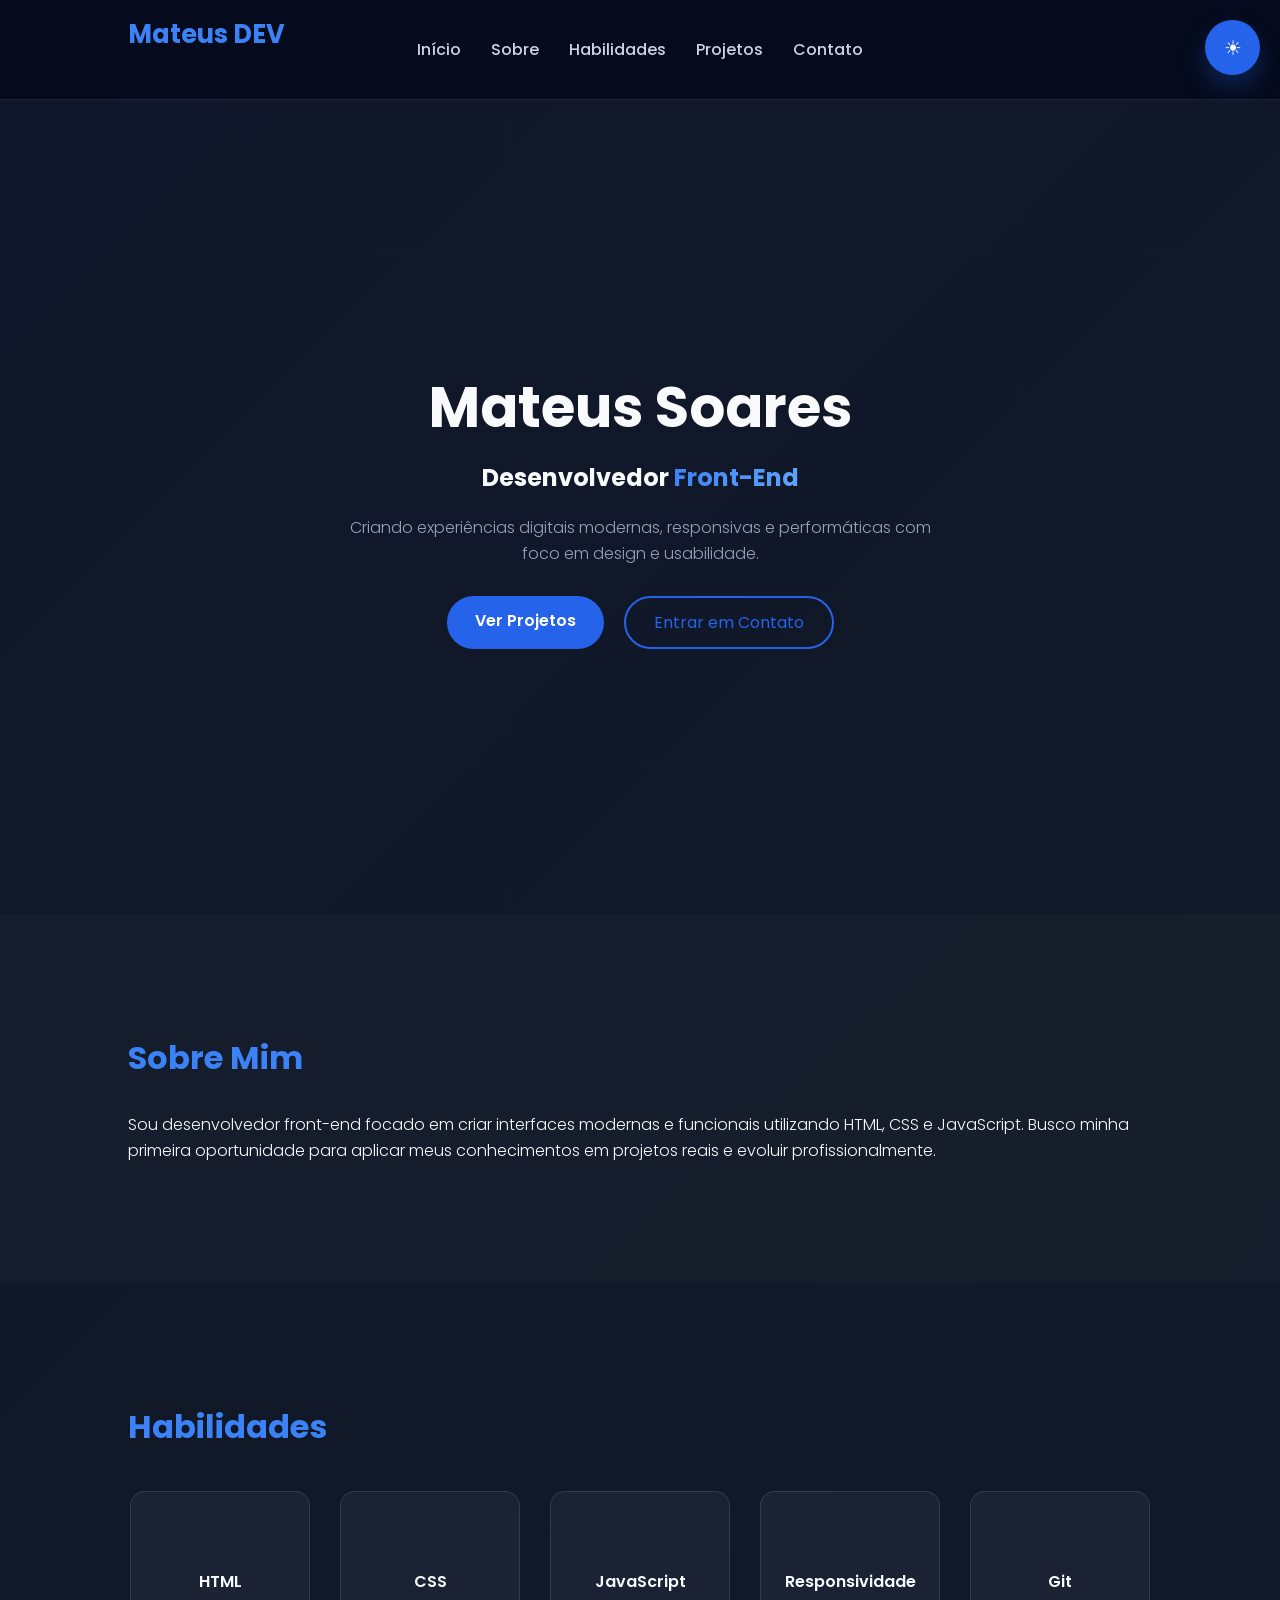
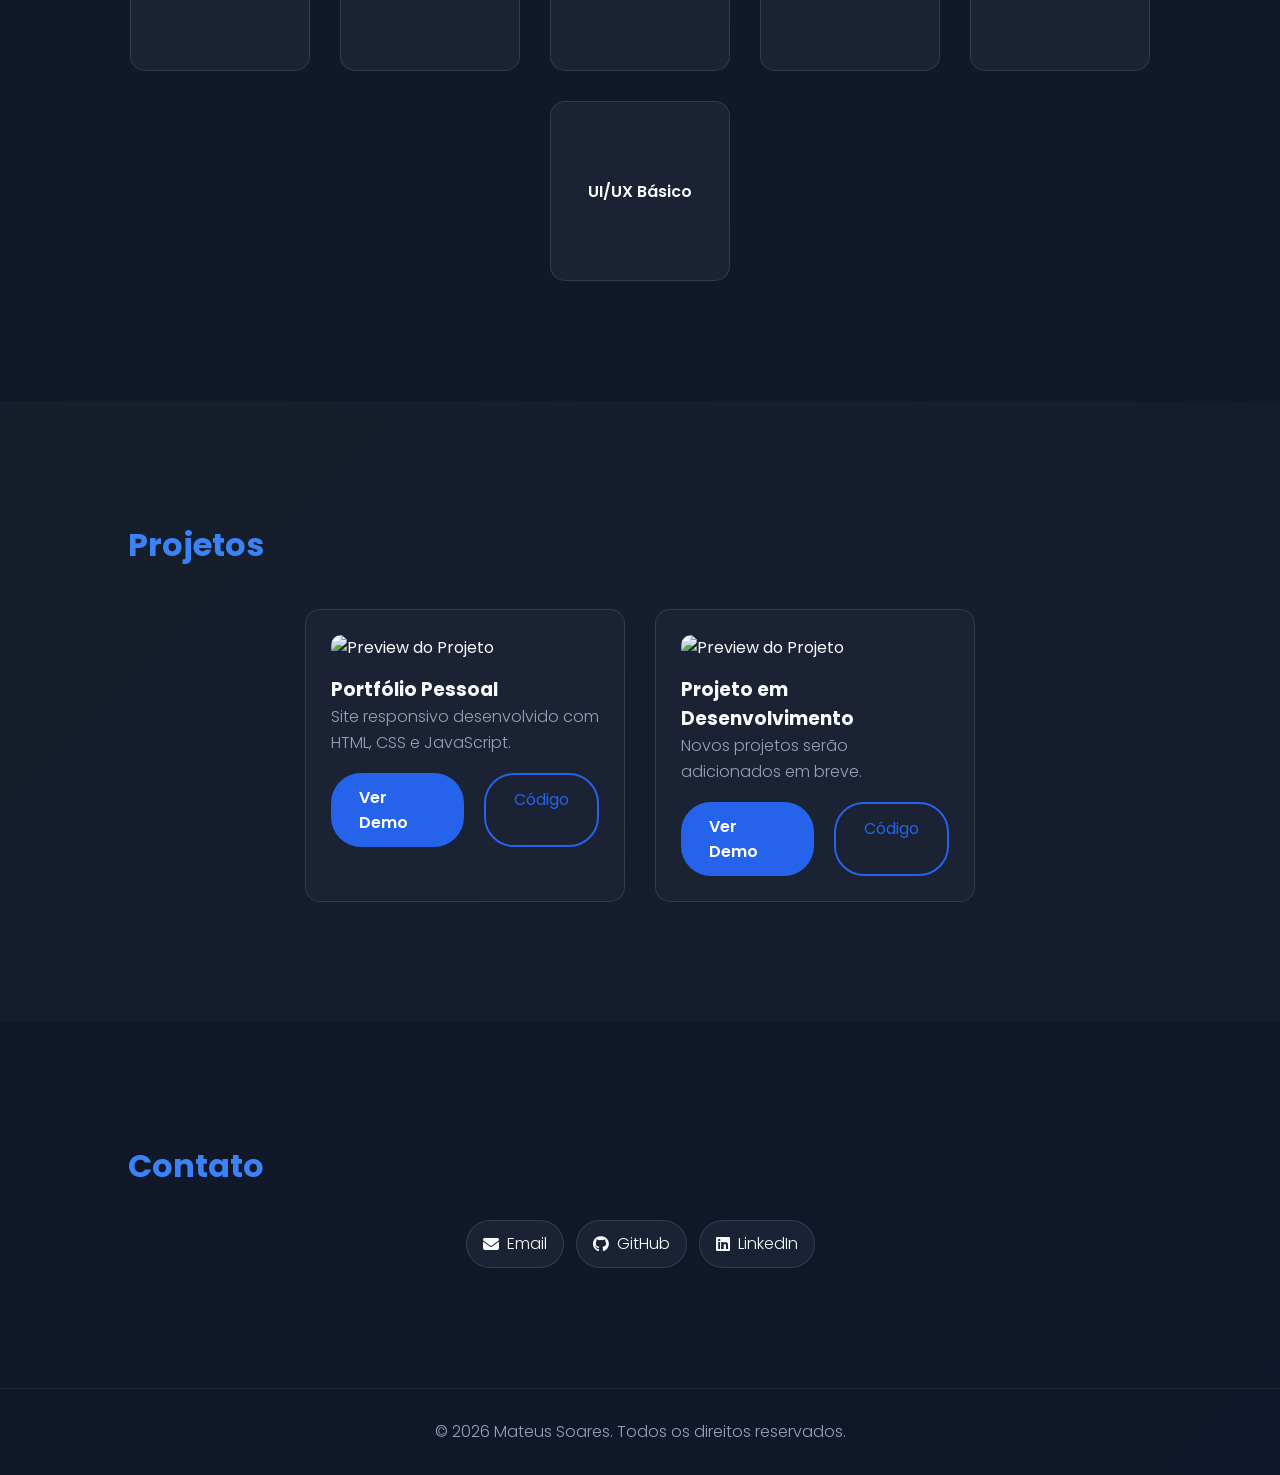
==== index.html @ ba2895ea "Add files via upload" ====
﻿<!doctype html>
<html lang="pt-BR">
  <head>
    <meta charset="UTF-8" />
    <meta name="viewport" content="width=device-width, initial-scale=1.0" />
    <title>Mateus Soares | Desenvolvedor Front-End</title>

    <!-- Google Fonts -->
    <link
      href="https://fonts.googleapis.com/css2?family=Poppins:wght@300;400;600;700&display=swap"
      rel="stylesheet"
    />

    <!-- Font Awesome -->
    <link
      rel="stylesheet"
      href="https://cdnjs.cloudflare.com/ajax/libs/font-awesome/6.5.0/css/all.min.css"
    />

    <link rel="stylesheet" href="style.css" />
  </head>

  <body>
    <!-- HEADER -->
    <header>
      <nav>
        <h2 class="logo">Mateus DEV<span></span></h2>

        <ul>
          <li><a href="#home">Início</a></li>
          <li><a href="#sobre">Sobre</a></li>
          <li><a href="#highlights">Habilidades</a></li>
          <li><a href="#projetos">Projetos</a></li>
          <li><a href="#contato">Contato</a></li>
        </ul>

        <button id="themeToggle" aria-label="Alternar tema">☀</button>
      </nav>
    </header>

    <main>
      <!-- HERO -->
      <section id="home" class="hero">
        <div class="hero-content">
          <h1>Mateus Soares</h1>

          <h3>Desenvolvedor <span class="highlight">Front-End</span></h3>

          <p>
            Criando experiências digitais modernas, responsivas e performáticas
            com foco em design e usabilidade.
          </p>

          <div class="buttons">
            <a href="#projetos" class="btn">Ver Projetos</a>
            <a href="#contato" class="btn-outline">Entrar em Contato</a>
          </div>
        </div>
      </section>

      <!-- SOBRE -->
      <section id="sobre" class="sobre reveal">
        <h2>Sobre Mim</h2>
        <p>
          Sou desenvolvedor front-end focado em criar interfaces modernas e
          funcionais utilizando HTML, CSS e JavaScript. Busco minha primeira
          oportunidade para aplicar meus conhecimentos em projetos reais e
          evoluir profissionalmente.
        </p>
      </section>

      <!-- HABILIDADES -->
      <section id="highlights" class="reveal">
        <h2>Habilidades</h2>

        <div class="skills-grid">
          <div class="skill-card">HTML</div>
          <div class="skill-card">CSS</div>
          <div class="skill-card">JavaScript</div>
          <div class="skill-card">Responsividade</div>
          <div class="skill-card">Git</div>
          <div class="skill-card">UI/UX Básico</div>
        </div>
      </section>

      <!-- PROJETOS -->
      <section id="projetos" class="reveal">
        <h2>Projetos</h2>

        <div class="grid">
          <div class="projeto-card">
            <img
              src="img/portfolio-preview.png"
              alt="Preview do Projeto"
              class="project-img"
              loading="lazy"
            />

            <h3>Portfólio Pessoal</h3>

            <p>Site responsivo desenvolvido com HTML, CSS e JavaScript.</p>

            <div class="buttons">
              <a href="#" target="_blank" class="btn">Ver Demo</a>
              <a href="#" target="_blank" class="btn-outline">Código</a>
            </div>
          </div>

          <div class="projeto-card">
            <img
              src="img/projeto2.png"
              alt="Preview do Projeto"
              class="project-img"
              loading="lazy"
            />

            <h3>Projeto em Desenvolvimento</h3>

            <p>Novos projetos serão adicionados em breve.</p>

            <div class="buttons">
              <a href="#" class="btn">Ver Demo</a>
              <a href="#" class="btn-outline">Código</a>
            </div>
          </div>
        </div>
      </section>

      <!-- CONTATO -->
      <section id="contato" class="reveal">
        <h2>Contato</h2>

        <div class="contato-info">
          <p>
            <a href="mailto:mateussoaresangelos@gmail.com">
              <i class="fa-solid fa-envelope"></i> Email
            </a>
          </p>

          <p>
            <a
              href="https://github.com/mateussoaresangelos-collab"
              target="_blank"
              rel="noopener noreferrer"
            >
              <i class="fa-brands fa-github"></i> GitHub
            </a>
          </p>

          <p>
            <a
              href="https://www.linkedin.com/in/mateus-soares-angelos-702082254"
              target="_blank"
              rel="noopener noreferrer"
            >
              <i class="fa-brands fa-linkedin"></i> LinkedIn
            </a>
          </p>
        </div>
      </section>
    </main>

    <!-- FOOTER -->
    <footer>
      <p>© 2026 Mateus Soares. Todos os direitos reservados.</p>
    </footer>

    <button id="scrollTopBtn" aria-label="Voltar ao topo">↑</button>

    <script src="script.js"></script>
  </body>
</html>
---- style.css ----
﻿/* ================= RESET ================= */

*{
  margin:0;
  padding:0;
  box-sizing:border-box;
  font-family:'Poppins',sans-serif;
}

:root{
  --accent:#3b82f6;
  --accent-strong:#2563eb;
  --bg-dark:#0f172a;
  --bg-dark-soft:#111827;
  --text-dark:#f8fafc;
  --text-dark-muted:#94a3b8;
  --surface-dark:#1a2233;
  --surface-dark-border:rgba(148,163,184,.2);
  --bg-light:#f8fafc;
  --bg-light-soft:#ffffff;
  --text-light:#111827;
  --text-light-muted:#334155;
  --surface-light:#ffffff;
  --surface-light-border:rgba(15,23,42,.12);
}

html{
  scroll-behavior:smooth;
}

/* ================= BODY ================= */

body{
  background:linear-gradient(135deg,var(--bg-dark),var(--bg-dark-soft),var(--bg-dark));
  color:var(--text-dark);
  transition:background .3s ease,color .3s ease;
}

body.light-mode{
  background:linear-gradient(135deg,var(--bg-light),var(--bg-light-soft),#eef2ff);
  color:var(--text-light);
}

/* ================= SECTIONS ================= */

section{
  padding:120px 10%;
}

section:nth-of-type(even){
  background:rgba(255,255,255,.02);
}

body.light-mode section:nth-of-type(even){
  background:rgba(15,23,42,.03);
}

/* ================= TYPOGRAPHY ================= */

h1{font-size:3rem;font-weight:700;}
h2{font-size:2rem;margin-bottom:30px;color:var(--accent);}

p{
  font-weight:300;
  line-height:1.6;
}

/* ================= HEADER ================= */

header{
  position:sticky;
  top:0;
  left:0;
  width:100%;
  padding:15px 10%;
  display:flex;
  justify-content:space-between;
  align-items:center;
  backdrop-filter:blur(10px);
  background:rgba(2,6,23,.7);
  border-bottom:1px solid rgba(255,255,255,.1);
  transition:transform .3s ease,background .3s ease;
  z-index:1000;
}

header.hide{
  transform:translateY(-120%);
}

body.light-mode header{
  background:rgba(255,255,255,.92);
  border-bottom:1px solid rgba(0,0,0,.1);
}

nav{
  width:100%;
  display:grid;
  grid-template-columns:1fr auto 1fr;
  align-items:center;
  gap:20px;
}

.logo{
  font-size:1.6rem;
  font-weight:700;
  justify-self:start;
}

.logo span{
  color:var(--accent);
}

/* ================= NAV ================= */

nav ul{
  display:flex;
  list-style:none;
  align-items:center;
  justify-self:center;
  gap:30px;
  margin:0;
  padding:0;
}

nav ul li a{
  text-decoration:none;
  color:#cbd5e1;
  font-weight:500;
  transition:color .3s ease;
  position:relative;
}

nav ul li a::after{
  content:"";
  position:absolute;
  left:0;
  bottom:-6px;
  width:100%;
  height:2px;
  transform:scaleX(0);
  transform-origin:left;
  background:var(--accent);
  transition:transform .3s ease;
}

nav ul li a:hover{
  color:var(--accent);
}

nav ul li a:hover::after{
  transform:scaleX(1);
}

body.light-mode nav ul li a{
  color:var(--text-light);
}

/* ================= HERO ================= */

.hero{
  min-height:calc(100vh - 86px);
  padding:0 10%;
  display:flex;
  justify-content:center;
  align-items:center;
  text-align:center;
}

.hero h1{
  font-size:3.5rem;
  margin-bottom:10px;
}

.hero h3{
  font-size:1.5rem;
  margin-bottom:20px;
}

.highlight{
  background:linear-gradient(120deg,var(--accent),#60a5fa);
  -webkit-background-clip:text;
  background-clip:text;
  -webkit-text-fill-color:transparent;
}

.hero p{
  max-width:600px;
  margin:auto;
  margin-bottom:30px;
  color:var(--text-dark-muted);
}

body.light-mode .hero p{
  color:var(--text-light-muted);
}

/* ================= BUTTONS ================= */

.buttons{
  display:flex;
  justify-content:center;
  gap:20px;
}

.btn,
.btn-outline{
  padding:12px 28px;
  border-radius:30px;
  text-decoration:none;
  transition:all .3s ease;
}

.btn{
  background:var(--accent-strong);
  color:#fff;
  font-weight:600;
}

.btn:hover{
  transform:translateY(-3px);
  box-shadow:0 12px 28px rgba(37,99,235,.35);
}

.btn-outline{
  border:2px solid var(--accent-strong);
  color:var(--accent-strong);
}

.btn-outline:hover{
  background:var(--accent-strong);
  color:#fff;
}

/* ================= FLOAT BUTTONS ================= */

#themeToggle,
#scrollTopBtn{
  position:fixed;
  width:55px;
  height:55px;
  border-radius:50%;
  border:none;
  background:var(--accent-strong);
  color:#fff;
  cursor:pointer;
  z-index:5000;
  transition:transform .3s ease,background .3s ease;
  box-shadow:0 12px 24px rgba(37,99,235,.28);
}

#themeToggle{
  top:20px;
  right:20px;
  font-size:20px;
}

#scrollTopBtn{
  bottom:30px;
  right:30px;
  font-size:20px;
  display:none;
}

#themeToggle:hover,
#scrollTopBtn:hover{
  transform:scale(1.08);
}

/* ================= CARDS ================= */

.skills-grid,
.grid,
.projetos-container{
  display:flex;
  justify-content:center;
  gap:30px;
  flex-wrap:wrap;
  margin-top:40px;
}

.skill-card{
  background:var(--surface-dark);
  border:1px solid var(--surface-dark-border);
  width:180px;
  height:180px;
  display:flex;
  align-items:center;
  justify-content:center;
  border-radius:15px;
  font-weight:600;
  transition:.3s;
}

.skill-card:hover{
  transform:translateY(-8px);
  box-shadow:0 15px 30px rgba(59,130,246,.2);
}

body.light-mode .skill-card{
  background:var(--surface-light);
  border:1px solid var(--surface-light-border);
}

.projeto-card{
  background:var(--surface-dark);
  border:1px solid var(--surface-dark-border);
  width:320px;
  padding:25px;
  border-radius:15px;
  transition:.3s;
}

.projeto-card img{
  width:100%;
  aspect-ratio:16/10;
  object-fit:cover;
  border-radius:10px;
  margin-bottom:15px;
}

.projeto-card:hover{
  transform:translateY(-10px);
  box-shadow:0 18px 32px rgba(2,6,23,.35);
}

body.light-mode .projeto-card{
  background:var(--surface-light);
  border:1px solid var(--surface-light-border);
}

.projeto-card p{
  color:var(--text-dark-muted);
  margin-bottom:18px;
}

body.light-mode .projeto-card p{
  color:var(--text-light-muted);
}

/* ================= CONTACT ================= */

.contato-info{
  display:flex;
  justify-content:center;
  flex-wrap:wrap;
  gap:12px;
}

.contato-info p{
  margin:0;
}

.contato-info a{
  display:inline-flex;
  align-items:center;
  gap:8px;
  text-decoration:none;
  color:var(--text-dark);
  border:1px solid var(--surface-dark-border);
  background:rgba(148,163,184,.08);
  border-radius:999px;
  padding:10px 16px;
  transition:.3s ease;
}

.contato-info a:hover{
  transform:translateY(-3px);
  border-color:rgba(59,130,246,.55);
  color:#fff;
}

body.light-mode .contato-info a{
  color:var(--text-light);
  background:#fff;
  border:1px solid var(--surface-light-border);
}

/* ================= ANIMATIONS ================= */

.reveal{
  opacity:0;
  transform:translateY(40px);
  transition:.6s ease;
}

.reveal.show{
  opacity:1;
  transform:translateY(0);
}

/* ================= FOOTER ================= */

footer{
  text-align:center;
  padding:30px;
  border-top:1px solid #1f2937;
  color:var(--text-dark-muted);
}

body.light-mode footer{
  border-top:1px solid var(--surface-light-border);
  color:var(--text-light-muted);
}

a:focus-visible,
button:focus-visible{
  outline:2px solid var(--accent);
  outline-offset:3px;
}

/* ================= RESPONSIVE ================= */

@media (max-width:768px){
  nav{
    display:flex;
    flex-wrap:wrap;
    justify-content:center;
  }

  nav ul{
    flex-wrap:wrap;
    justify-content:center;
    gap:10px 16px;
  }

  nav ul li{
    margin-left:0;
  }

  section{
    padding:90px 6%;
  }

  .hero{
    min-height:calc(100vh - 120px);
    padding:0 6%;
  }

  .hero h1{
    font-size:2.4rem;
  }

  .buttons{
    flex-wrap:wrap;
  }

  #themeToggle,
  #scrollTopBtn{
    width:48px;
    height:48px;
    font-size:18px;
  }
}

@media (prefers-reduced-motion:reduce){
  *,
  *::before,
  *::after{
    animation:none !important;
    transition:none !important;
    scroll-behavior:auto !important;
  }
}
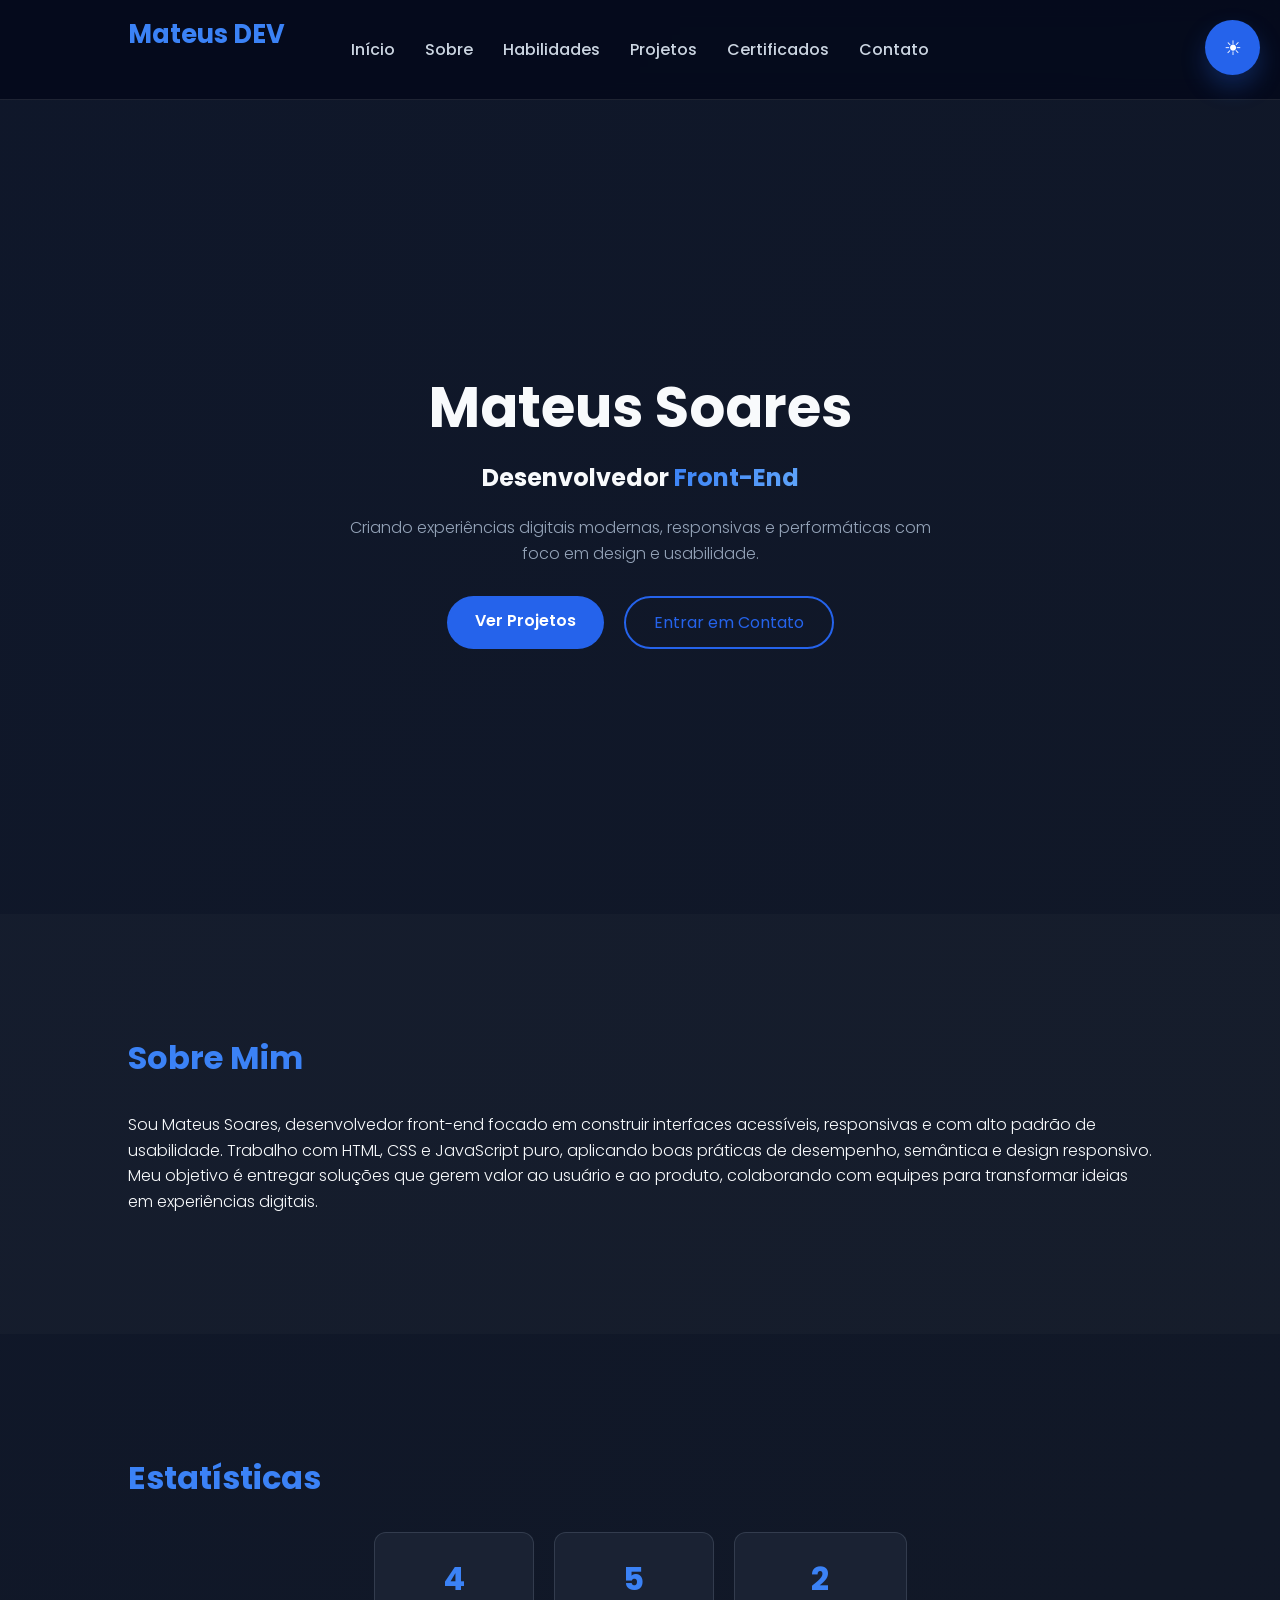
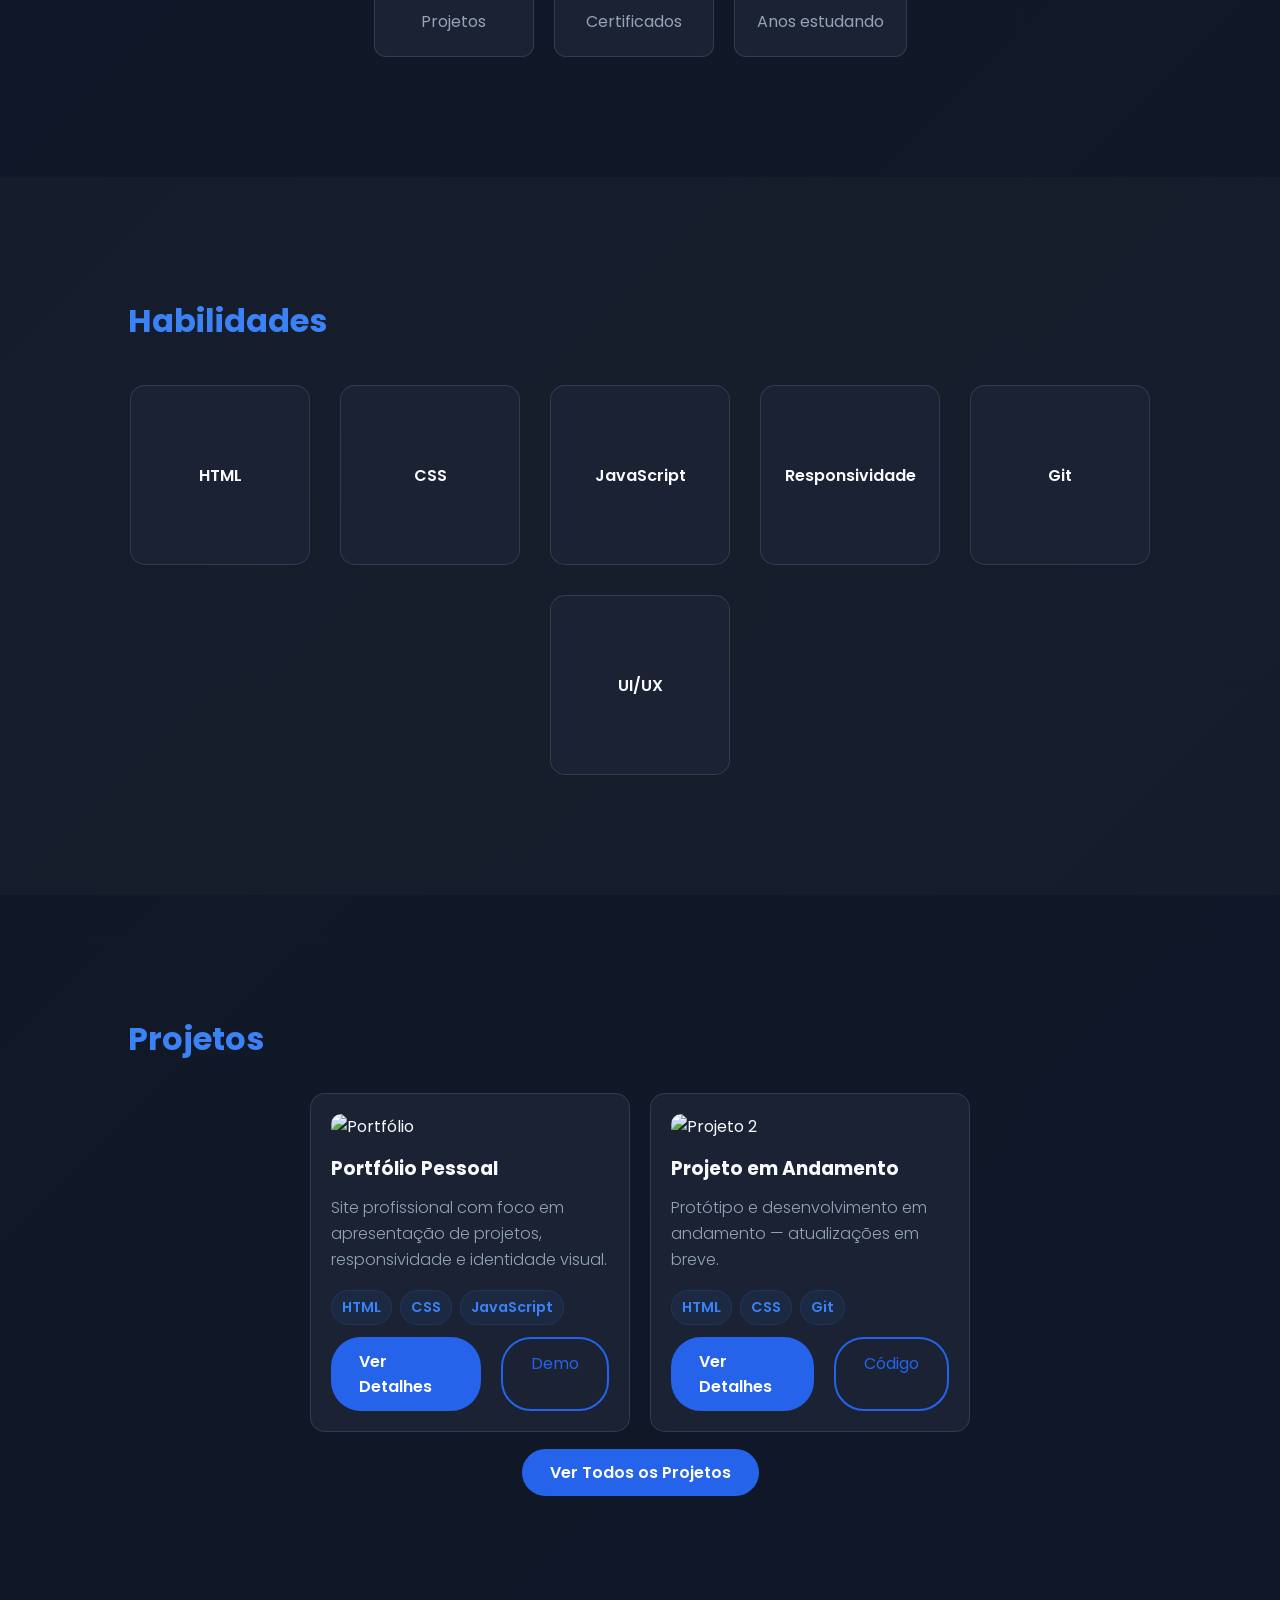
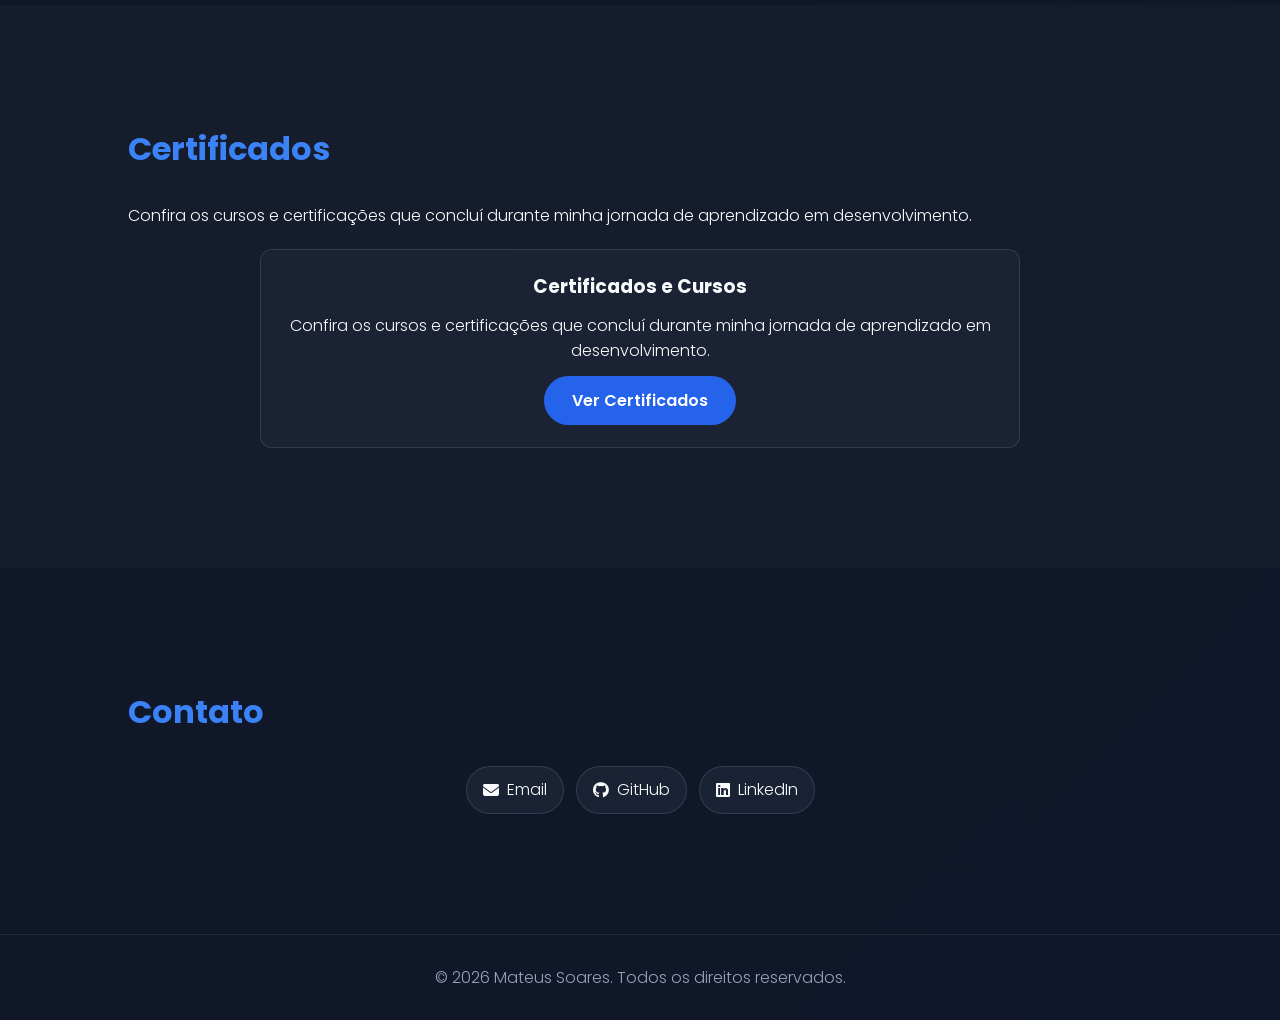
==== commit c612b690: "Primeiro commit" ====
--- a/index.html
+++ b/index.html
@@ -1,4 +1,4 @@
-﻿<!doctype html>
+<!doctype html>
 <html lang="pt-BR">
   <head>
     <meta charset="UTF-8" />
@@ -13,7 +13,7 @@
 
     <!-- Font Awesome -->
     <link
-      rel="stylesheet"
+      rel="stylesheet"  
       href="https://cdnjs.cloudflare.com/ajax/libs/font-awesome/6.5.0/css/all.min.css"
     />
 
@@ -30,7 +30,8 @@
           <li><a href="#home">Início</a></li>
           <li><a href="#sobre">Sobre</a></li>
           <li><a href="#highlights">Habilidades</a></li>
-          <li><a href="#projetos">Projetos</a></li>
+          <li><a href="projetos/projeto1.html">Projetos</a></li>
+          <li><a href="certificados.html">Certificados</a></li>
           <li><a href="#contato">Contato</a></li>
         </ul>
 
@@ -62,11 +63,34 @@
       <section id="sobre" class="sobre reveal">
         <h2>Sobre Mim</h2>
         <p>
-          Sou desenvolvedor front-end focado em criar interfaces modernas e
-          funcionais utilizando HTML, CSS e JavaScript. Busco minha primeira
-          oportunidade para aplicar meus conhecimentos em projetos reais e
-          evoluir profissionalmente.
+          Sou Mateus Soares, desenvolvedor front-end focado em construir
+          interfaces acessíveis, responsivas e com alto padrão de usabilidade.
+          Trabalho com HTML, CSS e JavaScript puro, aplicando boas práticas de
+          desempenho, semântica e design responsivo. Meu objetivo é entregar
+          soluções que gerem valor ao usuário e ao produto, colaborando com
+          equipes para transformar ideias em experiências digitais.
         </p>
+      </section>
+
+      <!-- ESTATÍSTICAS -->
+      <section id="stats" class="reveal">
+        <h2>Estatísticas</h2>
+        <div class="stats-grid">
+          <div class="stat-card">
+            <div class="stat-value" data-target="6">0</div>
+            <div class="stat-label">Projetos</div>
+          </div>
+
+          <div class="stat-card">
+            <div class="stat-value" data-target="8">0</div>
+            <div class="stat-label">Certificados</div>
+          </div>
+
+          <div class="stat-card">
+            <div class="stat-value" data-target="3">0</div>
+            <div class="stat-label">Anos estudando</div>
+          </div>
+        </div>
       </section>
 
       <!-- HABILIDADES -->
@@ -79,49 +103,63 @@
           <div class="skill-card">JavaScript</div>
           <div class="skill-card">Responsividade</div>
           <div class="skill-card">Git</div>
-          <div class="skill-card">UI/UX Básico</div>
-        </div>
-      </section>
-
-      <!-- PROJETOS -->
-      <section id="projetos" class="reveal">
+          <div class="skill-card">UI/UX</div>
+        </div>
+
+        <!-- tech-tags removidas para manter apenas os cards grandes conforme solicitado -->
+      </section>
+
+      <!-- PROJETOS (GRID PROFISSIONAL) -->
+      <section id="projetos" class="reveal projetos-section">
         <h2>Projetos</h2>
 
-        <div class="grid">
-          <div class="projeto-card">
-            <img
-              src="img/portfolio-preview.png"
-              alt="Preview do Projeto"
-              class="project-img"
-              loading="lazy"
-            />
-
+        <div class="projetos-container">
+          <article class="projeto-card">
+            <img src="img/portfolio-preview.png" alt="Portfólio" loading="lazy" />
             <h3>Portfólio Pessoal</h3>
-
-            <p>Site responsivo desenvolvido com HTML, CSS e JavaScript.</p>
-
+            <p class="projeto-desc">Site profissional com foco em apresentação de projetos, responsividade e identidade visual.</p>
+            <div class="projeto-tech">
+              <span class="tag">HTML</span>
+              <span class="tag">CSS</span>
+              <span class="tag">JavaScript</span>
+            </div>
             <div class="buttons">
-              <a href="#" target="_blank" class="btn">Ver Demo</a>
-              <a href="#" target="_blank" class="btn-outline">Código</a>
-            </div>
-          </div>
-
-          <div class="projeto-card">
-            <img
-              src="img/projeto2.png"
-              alt="Preview do Projeto"
-              class="project-img"
-              loading="lazy"
-            />
-
-            <h3>Projeto em Desenvolvimento</h3>
-
-            <p>Novos projetos serão adicionados em breve.</p>
-
+              <a href="projetos/projeto1.html" class="btn">Ver Detalhes</a>
+              <a href="#" class="btn-outline">Demo</a>
+            </div>
+          </article>
+
+          <article class="projeto-card">
+            <img src="img/projeto2.png" alt="Projeto 2" loading="lazy" />
+            <h3>Projeto em Andamento</h3>
+            <p class="projeto-desc">Protótipo e desenvolvimento em andamento — atualizações em breve.</p>
+            <div class="projeto-tech">
+              <span class="tag">HTML</span>
+              <span class="tag">CSS</span>
+              <span class="tag">Git</span>
+            </div>
             <div class="buttons">
-              <a href="#" class="btn">Ver Demo</a>
+              <a href="#" class="btn">Ver Detalhes</a>
               <a href="#" class="btn-outline">Código</a>
             </div>
+          </article>
+        </div>
+
+        <div class="projetos-actions" style="text-align:center;margin-top:28px;">
+          <a href="projetos/projeto1.html" class="btn">Ver Todos os Projetos</a>
+        </div>
+      </section>
+
+      <!-- CERTIFICADOS (CHAMADA PARA A PÁGINA DEDICADA) -->
+      <section id="certificados-bloco" class="reveal certificados-bloco">
+        <h2>Certificados</h2>
+        <p>Confira os cursos e certificações que concluí durante minha jornada de aprendizado em desenvolvimento.</p>
+
+        <div class="cert-cta">
+          <div class="cert-cta-card">
+            <h3>Certificados e Cursos</h3>
+            <p>Confira os cursos e certificações que concluí durante minha jornada de aprendizado em desenvolvimento.</p>
+            <a href="certificados.html" class="btn">Ver Certificados</a>
           </div>
         </div>
       </section>
--- a/style.css
+++ b/style.css
@@ -1,4 +1,4 @@
-﻿/* ================= RESET ================= */
+/* ================= RESET ================= */
 
 *{
   margin:0;
@@ -363,6 +363,42 @@
   transition:.3s ease;
 }
 
+/* ================ PROJETOS E TAGS ================ */
+.projeto-desc{color:var(--text-dark-muted);margin:12px 0 18px;}
+.projeto-tech{display:flex;gap:8px;flex-wrap:wrap;margin-bottom:12px}
+.tag{display:inline-block;padding:6px 10px;border-radius:999px;background:rgba(59,130,246,.08);color:var(--accent);font-weight:600;border:1px solid rgba(59,130,246,.12);font-size:.9rem}
+body.light-mode .tag{background:rgba(37,99,235,.06);color:var(--accent-strong)}
+
+/* ================ ESTATÍSTICAS ================ */
+.stats-grid{display:flex;gap:20px;justify-content:center;flex-wrap:wrap;margin-top:20px}
+.stat-card{background:var(--surface-dark);border:1px solid var(--surface-dark-border);padding:22px;border-radius:12px;min-width:160px;text-align:center}
+.stat-value{font-size:2rem;font-weight:700;color:var(--accent)}
+.stat-label{color:var(--text-dark-muted);margin-top:6px}
+body.light-mode .stat-card{background:var(--surface-light);border:1px solid var(--surface-light-border)}
+
+/* ================ CERTIFICADOS ================ */
+.cert-main-card{display:flex;align-items:center;justify-content:space-between;gap:20px;background:var(--surface-dark);border:1px solid var(--surface-dark-border);padding:20px;border-radius:12px;margin-top:20px}
+.cert-info h3{margin-bottom:6px}
+.cert-meta{color:var(--text-dark-muted);font-size:.95rem;margin-bottom:8px}
+.cert-desc{color:var(--text-dark-muted);margin-bottom:12px}
+.cert-icon{font-size:48px}
+body.light-mode .cert-main-card{background:var(--surface-light);border:1px solid var(--surface-light-border)}
+
+/* CTA para acessar a página de certificados */
+.cert-cta{display:flex;justify-content:center;margin-top:20px}
+.cert-cta-card{background:var(--surface-dark);border:1px solid var(--surface-dark-border);padding:22px;border-radius:12px;max-width:760px;text-align:center;display:flex;flex-direction:column;gap:12px;align-items:center}
+body.light-mode .cert-cta-card{background:var(--surface-light);border:1px solid var(--surface-light-border)}
+
+/* ================ PROJETOS - CONTAINER ================ */
+.projetos-container{display:flex;gap:20px;flex-wrap:wrap;justify-content:center;margin-top:20px}
+.projeto-card{width:320px;padding:20px}
+.projeto-card img{height:180px}
+.projeto-card .buttons{justify-content:flex-start;margin-top:10px}
+
+/* HOVER SUAVE */
+.projeto-card:hover{transform:translateY(-8px);box-shadow:0 22px 40px rgba(2,6,23,.45)}
+
+
 .contato-info a:hover{
   transform:translateY(-3px);
   border-color:rgba(59,130,246,.55);
@@ -460,4 +496,23 @@
     transition:none !important;
     scroll-behavior:auto !important;
   }
-}
+}
+
+/* ================ PÁGINA DE PROJETO ================ */
+.project-banner{padding:80px 10%;background:linear-gradient(90deg,rgba(37,99,235,.12),rgba(96,165,250,.06));margin-bottom:10px}
+.project-banner h1{font-size:2.4rem;color:var(--text-dark);margin-bottom:6px}
+.project-sub{color:var(--text-dark-muted)}
+.project-content .project-layout{display:flex;gap:30px;align-items:flex-start;justify-content:center;padding:20px 10%}
+.project-gallery img{width:100%;border-radius:10px;margin-bottom:10px}
+.project-gallery{max-width:420px}
+.project-details{max-width:720px}
+.gallery-row{display:flex;gap:8px}
+.gallery-row img{width:50%;height:90px;object-fit:cover;border-radius:8px}
+
+/* ================ CERTIFICADOS - LAYOUT ================ */
+.cert-grid{display:flex;gap:20px;flex-wrap:wrap;margin-top:18px;justify-content:center}
+.cert-card{display:flex;gap:18px;align-items:stretch;background:var(--surface-dark);border:1px solid var(--surface-dark-border);padding:18px;border-radius:10px;max-width:920px;min-height:160px}
+.cert-card-left{width:84px;display:flex;align-items:center;justify-content:center}
+.cert-card-right{flex:1;display:flex;flex-direction:column;justify-content:space-between}
+.cert-card .cert-icon{font-size:42px}
+body.light-mode .cert-card{background:var(--surface-light);border:1px solid var(--surface-light-border)}
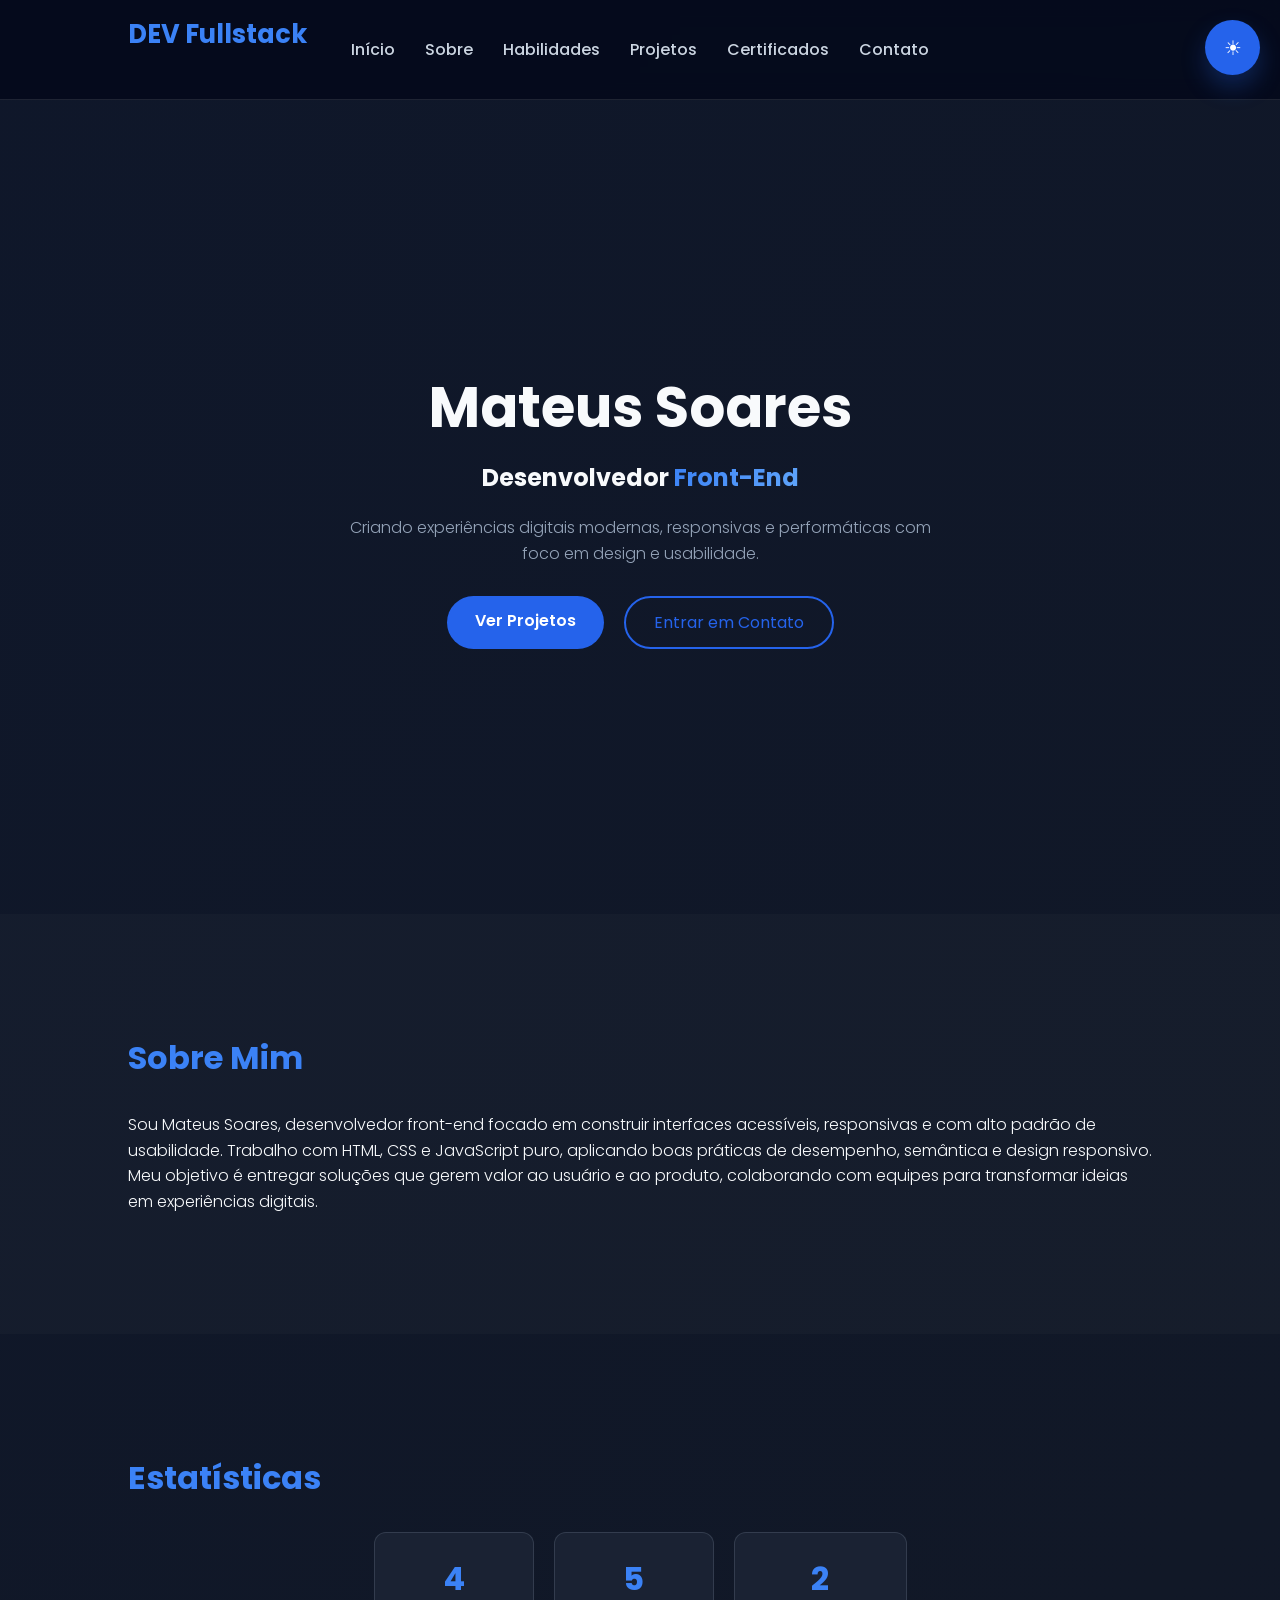
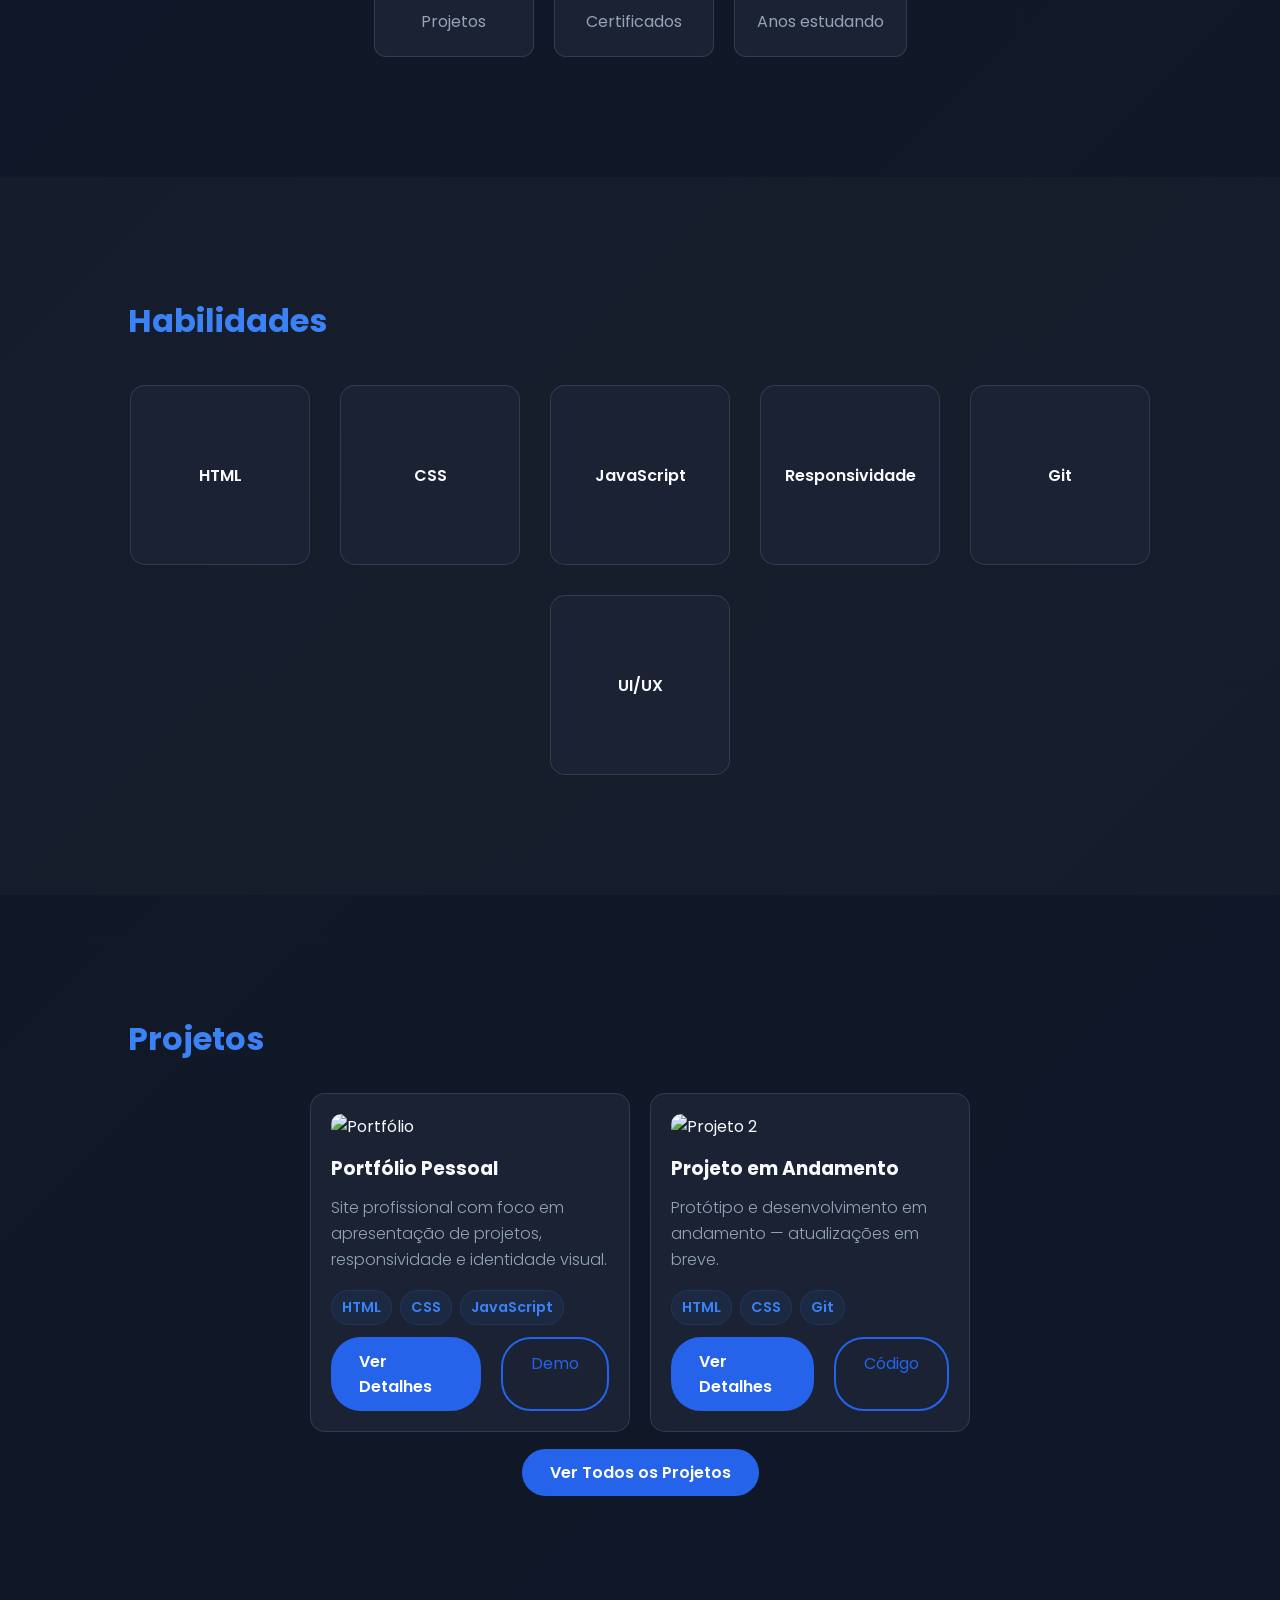
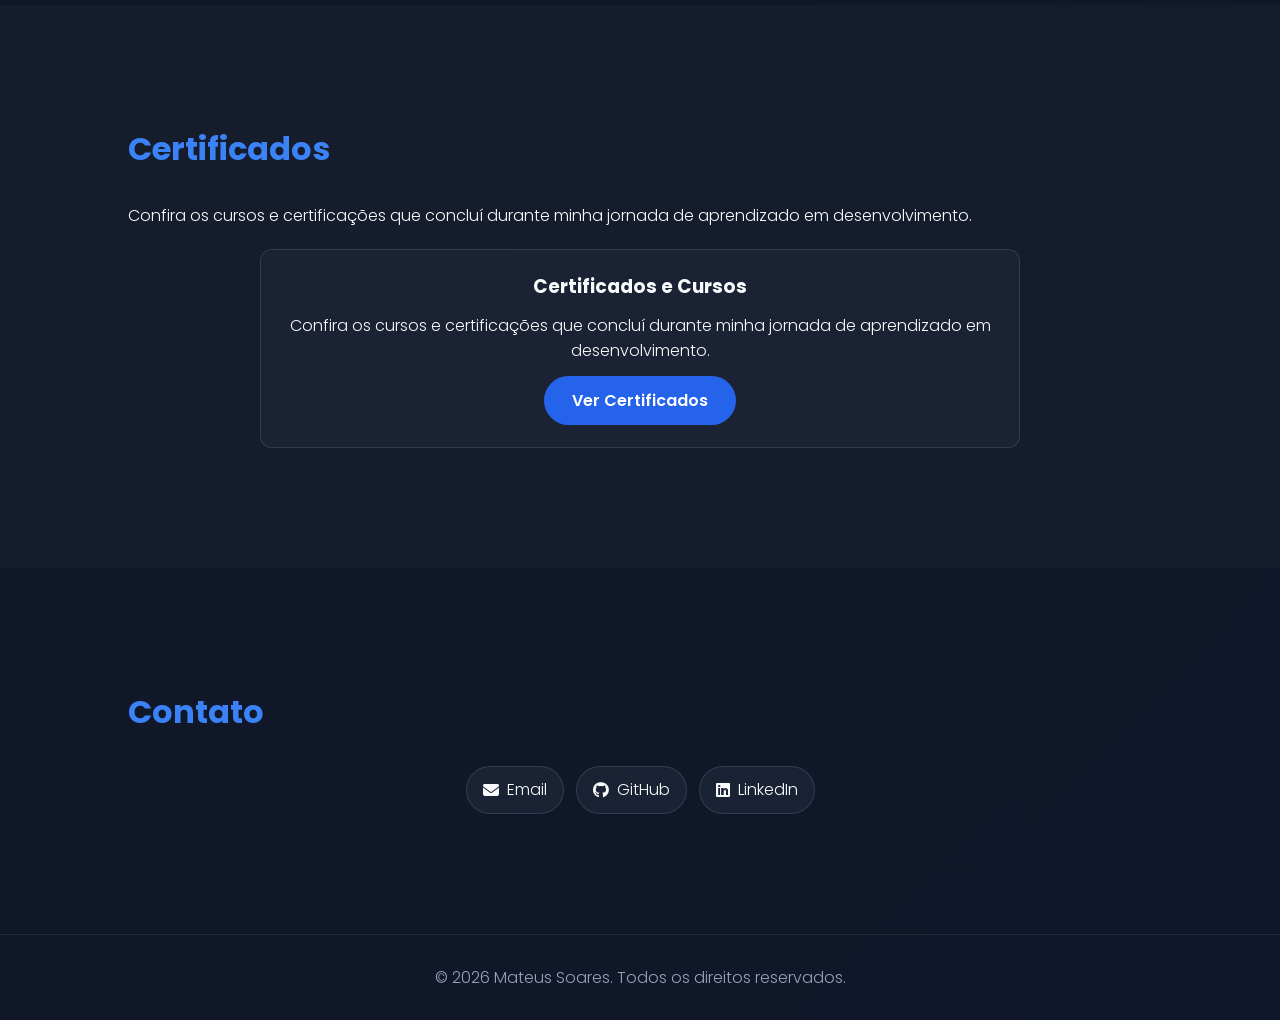
==== commit f8c0ecb3: "Atualização automatica" ====
--- a/index.html
+++ b/index.html
@@ -13,7 +13,7 @@
 
     <!-- Font Awesome -->
     <link
-      rel="stylesheet"  
+      rel="stylesheet"
       href="https://cdnjs.cloudflare.com/ajax/libs/font-awesome/6.5.0/css/all.min.css"
     />
 
@@ -24,7 +24,7 @@
     <!-- HEADER -->
     <header>
       <nav>
-        <h2 class="logo">Mateus DEV<span></span></h2>
+        <h2 class="logo">DEV Fullstack<span></span></h2>
 
         <ul>
           <li><a href="#home">Início</a></li>
@@ -115,9 +115,16 @@
 
         <div class="projetos-container">
           <article class="projeto-card">
-            <img src="img/portfolio-preview.png" alt="Portfólio" loading="lazy" />
+            <img
+              src="img/portfolio-preview.png"
+              alt="Portfólio"
+              loading="lazy"
+            />
             <h3>Portfólio Pessoal</h3>
-            <p class="projeto-desc">Site profissional com foco em apresentação de projetos, responsividade e identidade visual.</p>
+            <p class="projeto-desc">
+              Site profissional com foco em apresentação de projetos,
+              responsividade e identidade visual.
+            </p>
             <div class="projeto-tech">
               <span class="tag">HTML</span>
               <span class="tag">CSS</span>
@@ -132,7 +139,9 @@
           <article class="projeto-card">
             <img src="img/projeto2.png" alt="Projeto 2" loading="lazy" />
             <h3>Projeto em Andamento</h3>
-            <p class="projeto-desc">Protótipo e desenvolvimento em andamento — atualizações em breve.</p>
+            <p class="projeto-desc">
+              Protótipo e desenvolvimento em andamento — atualizações em breve.
+            </p>
             <div class="projeto-tech">
               <span class="tag">HTML</span>
               <span class="tag">CSS</span>
@@ -145,7 +154,10 @@
           </article>
         </div>
 
-        <div class="projetos-actions" style="text-align:center;margin-top:28px;">
+        <div
+          class="projetos-actions"
+          style="text-align: center; margin-top: 28px"
+        >
           <a href="projetos/projeto1.html" class="btn">Ver Todos os Projetos</a>
         </div>
       </section>
@@ -153,12 +165,18 @@
       <!-- CERTIFICADOS (CHAMADA PARA A PÁGINA DEDICADA) -->
       <section id="certificados-bloco" class="reveal certificados-bloco">
         <h2>Certificados</h2>
-        <p>Confira os cursos e certificações que concluí durante minha jornada de aprendizado em desenvolvimento.</p>
+        <p>
+          Confira os cursos e certificações que concluí durante minha jornada de
+          aprendizado em desenvolvimento.
+        </p>
 
         <div class="cert-cta">
           <div class="cert-cta-card">
             <h3>Certificados e Cursos</h3>
-            <p>Confira os cursos e certificações que concluí durante minha jornada de aprendizado em desenvolvimento.</p>
+            <p>
+              Confira os cursos e certificações que concluí durante minha
+              jornada de aprendizado em desenvolvimento.
+            </p>
             <a href="certificados.html" class="btn">Ver Certificados</a>
           </div>
         </div>
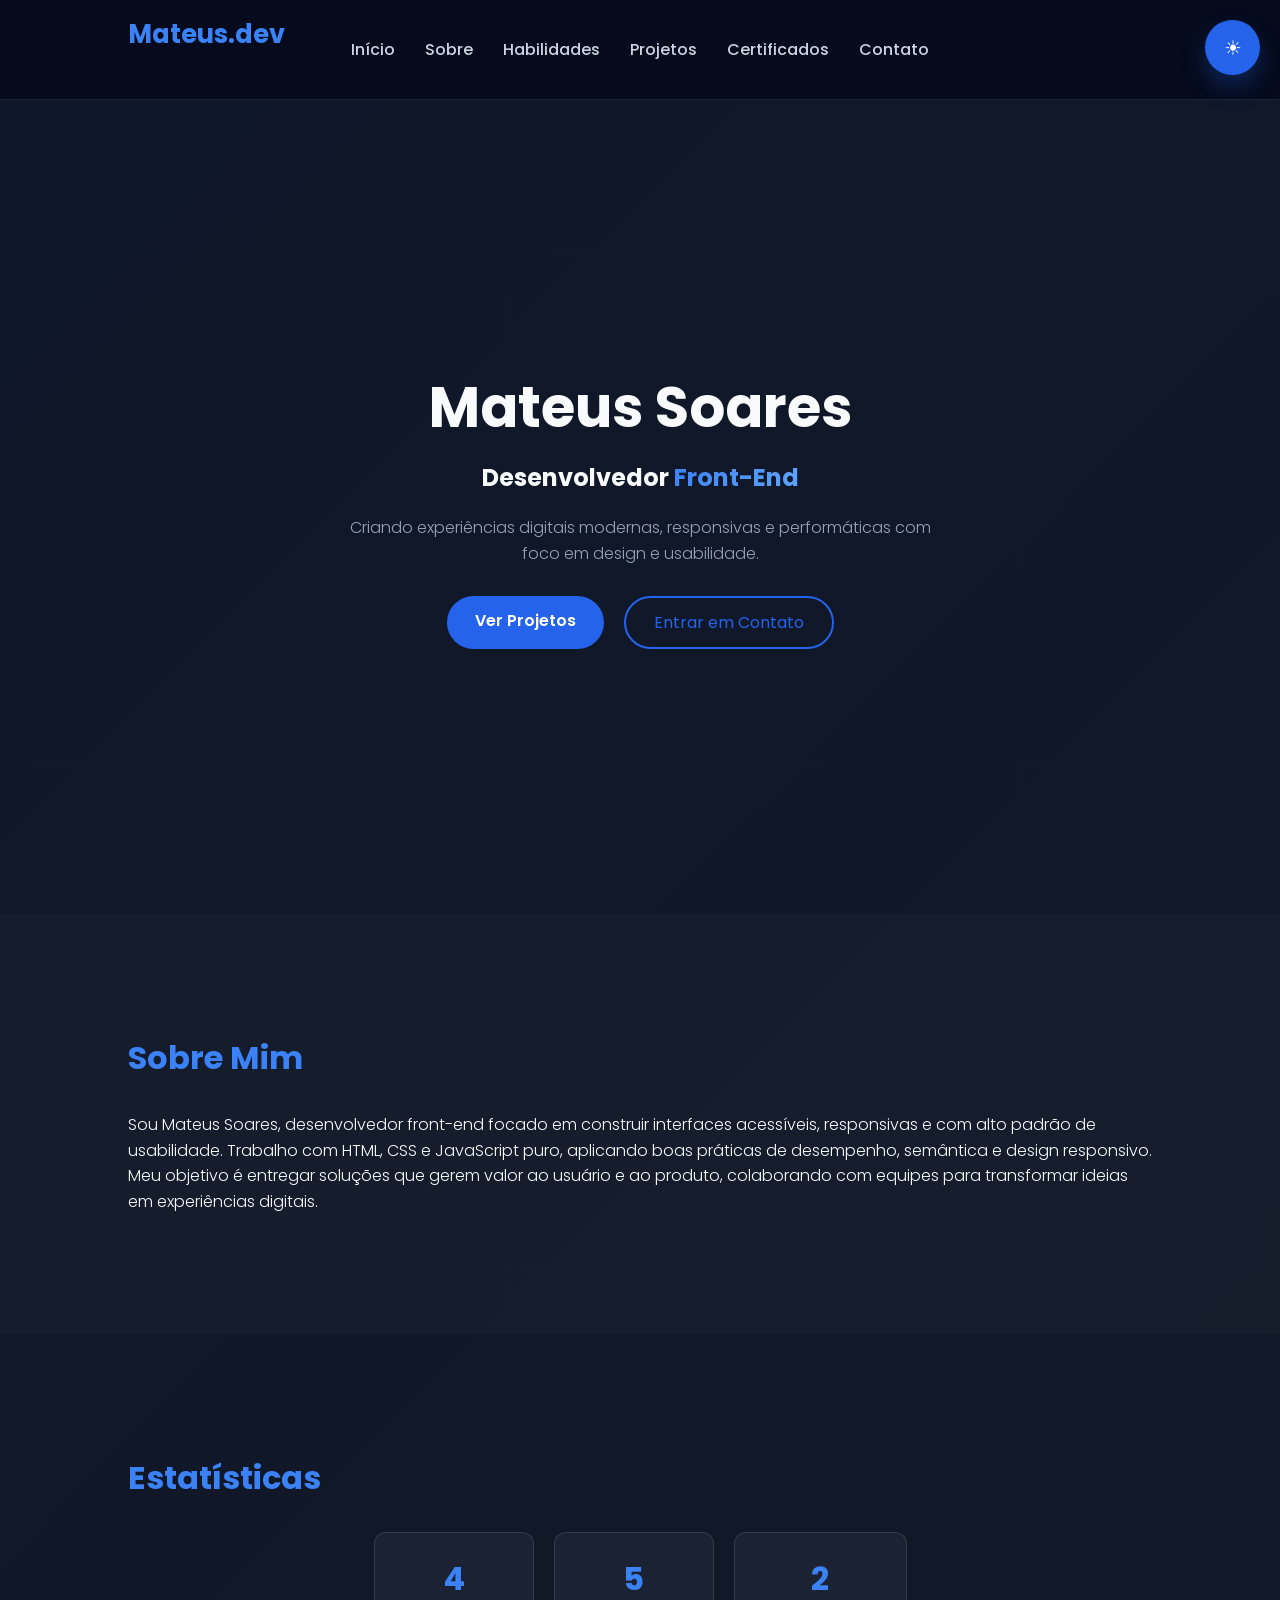
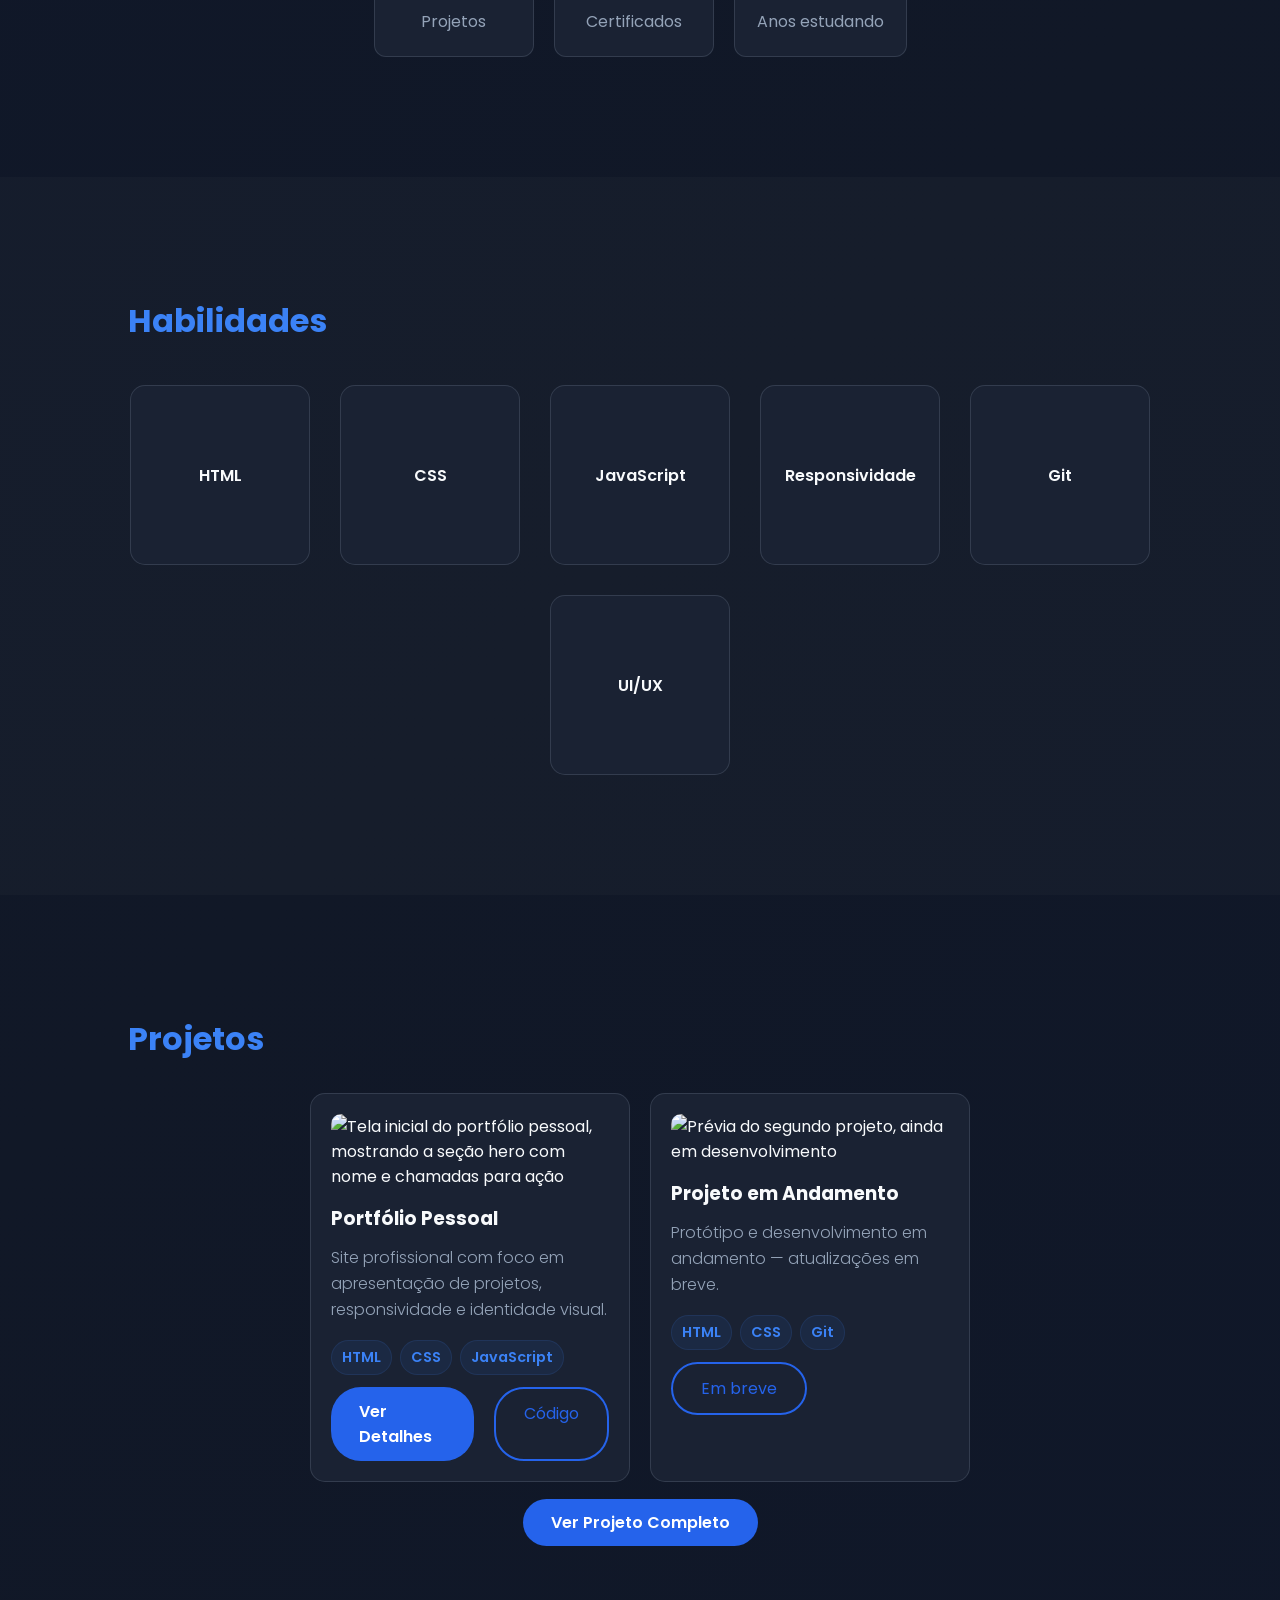
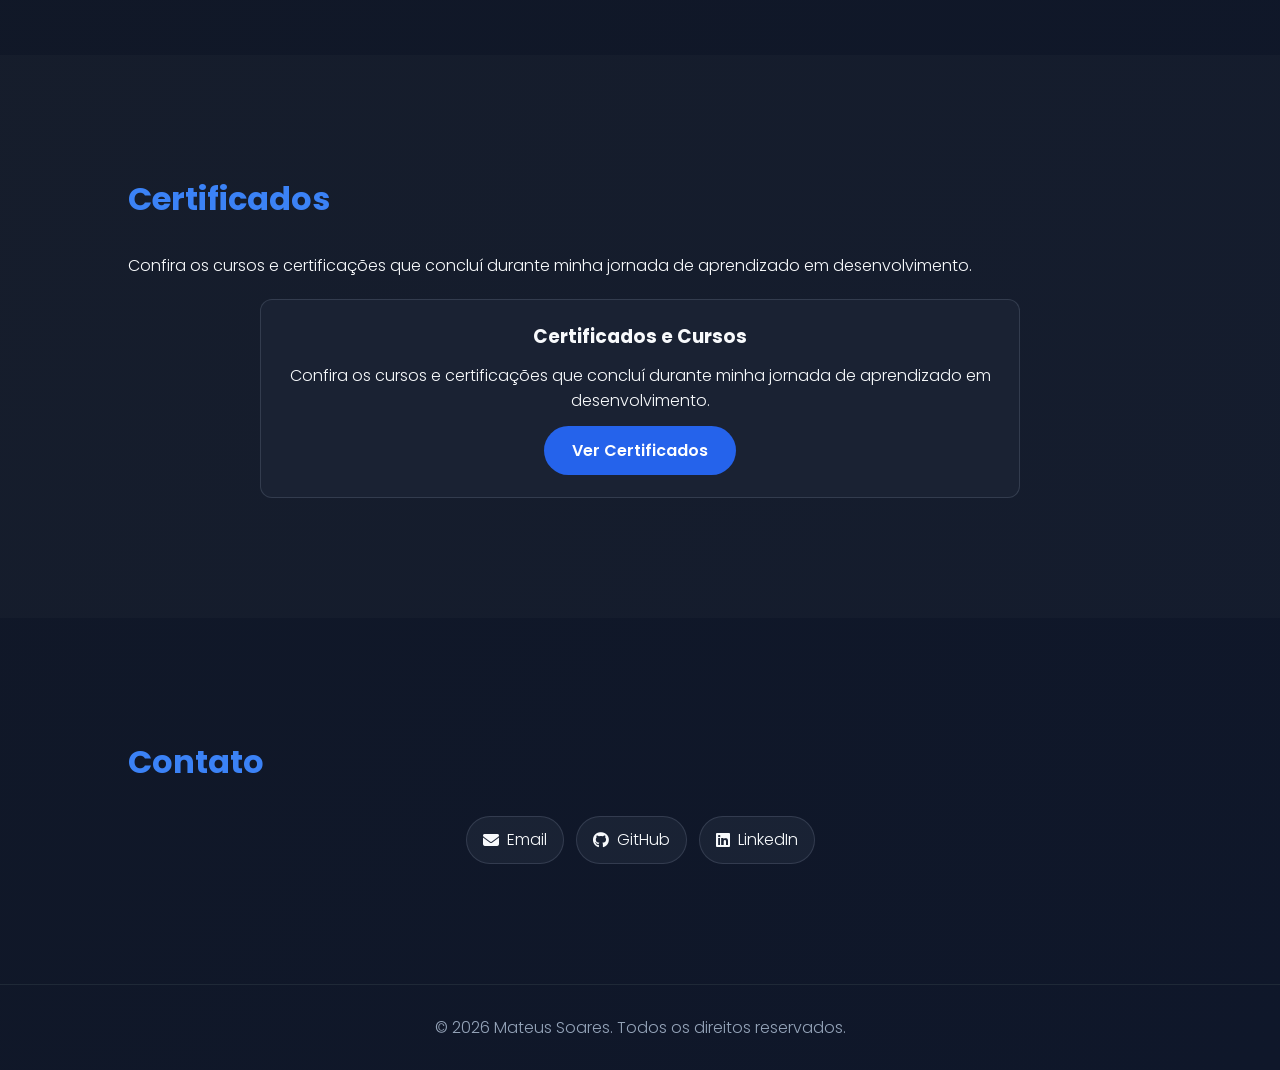
==== commit a5dc98a3: "7 de ago. de 2026, 22:19" ====
--- a/index.html
+++ b/index.html
@@ -3,6 +3,10 @@
   <head>
     <meta charset="UTF-8" />
     <meta name="viewport" content="width=device-width, initial-scale=1.0" />
+    <meta
+      name="description"
+      content="Mateus Soares — Desenvolvedor Front-End. Portfólio com projetos, habilidades e certificados em HTML, CSS e JavaScript."
+    />
     <title>Mateus Soares | Desenvolvedor Front-End</title>
 
     <!-- Google Fonts -->
@@ -24,13 +28,13 @@
     <!-- HEADER -->
     <header>
       <nav>
-        <h2 class="logo">DEV Fullstack<span></span></h2>
+        <h2 class="logo">Mateus<span>.dev</span></h2>
 
         <ul>
           <li><a href="#home">Início</a></li>
           <li><a href="#sobre">Sobre</a></li>
           <li><a href="#highlights">Habilidades</a></li>
-          <li><a href="projetos/projeto1.html">Projetos</a></li>
+          <li><a href="#projetos">Projetos</a></li>
           <li><a href="certificados.html">Certificados</a></li>
           <li><a href="#contato">Contato</a></li>
         </ul>
@@ -105,8 +109,6 @@
           <div class="skill-card">Git</div>
           <div class="skill-card">UI/UX</div>
         </div>
-
-        <!-- tech-tags removidas para manter apenas os cards grandes conforme solicitado -->
       </section>
 
       <!-- PROJETOS (GRID PROFISSIONAL) -->
@@ -117,7 +119,7 @@
           <article class="projeto-card">
             <img
               src="img/portfolio-preview.png"
-              alt="Portfólio"
+              alt="Tela inicial do portfólio pessoal, mostrando a seção hero com nome e chamadas para ação"
               loading="lazy"
             />
             <h3>Portfólio Pessoal</h3>
@@ -132,12 +134,22 @@
             </div>
             <div class="buttons">
               <a href="projetos/projeto1.html" class="btn">Ver Detalhes</a>
-              <a href="#" class="btn-outline">Demo</a>
+              <a
+                href="https://github.com/mateussoaresangelos-collab/portfolio-mateus.dev"
+                class="btn-outline"
+                target="_blank"
+                rel="noopener noreferrer"
+                >Código</a
+              >
             </div>
           </article>
 
           <article class="projeto-card">
-            <img src="img/projeto2.png" alt="Projeto 2" loading="lazy" />
+            <img
+              src="img/projeto2.png"
+              alt="Prévia do segundo projeto, ainda em desenvolvimento"
+              loading="lazy"
+            />
             <h3>Projeto em Andamento</h3>
             <p class="projeto-desc">
               Protótipo e desenvolvimento em andamento — atualizações em breve.
@@ -148,8 +160,7 @@
               <span class="tag">Git</span>
             </div>
             <div class="buttons">
-              <a href="#" class="btn">Ver Detalhes</a>
-              <a href="#" class="btn-outline">Código</a>
+              <span class="btn-outline" aria-disabled="true">Em breve</span>
             </div>
           </article>
         </div>
@@ -158,7 +169,7 @@
           class="projetos-actions"
           style="text-align: center; margin-top: 28px"
         >
-          <a href="projetos/projeto1.html" class="btn">Ver Todos os Projetos</a>
+          <a href="projetos/projeto1.html" class="btn">Ver Projeto Completo</a>
         </div>
       </section>
 
--- a/style.css
+++ b/style.css
@@ -269,8 +269,7 @@
 /* ================= CARDS ================= */
 
 .skills-grid,
-.grid,
-.projetos-container{
+.grid{
   display:flex;
   justify-content:center;
   gap:30px;
@@ -301,26 +300,35 @@
   border:1px solid var(--surface-light-border);
 }
 
+/* ================ PROJETOS - CONTAINER (declaração única) ================ */
+.projetos-container{
+  display:flex;
+  gap:20px;
+  flex-wrap:wrap;
+  justify-content:center;
+  margin-top:20px;
+}
+
 .projeto-card{
   background:var(--surface-dark);
   border:1px solid var(--surface-dark-border);
   width:320px;
-  padding:25px;
+  padding:20px;
   border-radius:15px;
   transition:.3s;
 }
 
 .projeto-card img{
   width:100%;
-  aspect-ratio:16/10;
+  height:180px;
   object-fit:cover;
   border-radius:10px;
   margin-bottom:15px;
 }
 
 .projeto-card:hover{
-  transform:translateY(-10px);
-  box-shadow:0 18px 32px rgba(2,6,23,.35);
+  transform:translateY(-8px);
+  box-shadow:0 22px 40px rgba(2,6,23,.45);
 }
 
 body.light-mode .projeto-card{
@@ -335,6 +343,11 @@
 
 body.light-mode .projeto-card p{
   color:var(--text-light-muted);
+}
+
+.projeto-card .buttons{
+  justify-content:flex-start;
+  margin-top:10px;
 }
 
 /* ================= CONTACT ================= */
@@ -363,6 +376,27 @@
   transition:.3s ease;
 }
 
+.contato-info a:hover{
+  transform:translateY(-3px);
+  border-color:rgba(59,130,246,.55);
+  background:var(--accent-strong);
+  color:#fff;
+}
+
+body.light-mode .contato-info a{
+  color:var(--text-light);
+  background:#fff;
+  border:1px solid var(--surface-light-border);
+}
+
+/* CORREÇÃO DO BUG: no hover, no light mode, o texto ficava branco sobre
+   fundo branco. Agora o fundo também muda para o accent no hover. */
+body.light-mode .contato-info a:hover{
+  color:#fff;
+  background:var(--accent-strong);
+  border-color:var(--accent-strong);
+}
+
 /* ================ PROJETOS E TAGS ================ */
 .projeto-desc{color:var(--text-dark-muted);margin:12px 0 18px;}
 .projeto-tech{display:flex;gap:8px;flex-wrap:wrap;margin-bottom:12px}
@@ -377,39 +411,15 @@
 body.light-mode .stat-card{background:var(--surface-light);border:1px solid var(--surface-light-border)}
 
 /* ================ CERTIFICADOS ================ */
-.cert-main-card{display:flex;align-items:center;justify-content:space-between;gap:20px;background:var(--surface-dark);border:1px solid var(--surface-dark-border);padding:20px;border-radius:12px;margin-top:20px}
 .cert-info h3{margin-bottom:6px}
 .cert-meta{color:var(--text-dark-muted);font-size:.95rem;margin-bottom:8px}
 .cert-desc{color:var(--text-dark-muted);margin-bottom:12px}
 .cert-icon{font-size:48px}
-body.light-mode .cert-main-card{background:var(--surface-light);border:1px solid var(--surface-light-border)}
 
 /* CTA para acessar a página de certificados */
 .cert-cta{display:flex;justify-content:center;margin-top:20px}
 .cert-cta-card{background:var(--surface-dark);border:1px solid var(--surface-dark-border);padding:22px;border-radius:12px;max-width:760px;text-align:center;display:flex;flex-direction:column;gap:12px;align-items:center}
 body.light-mode .cert-cta-card{background:var(--surface-light);border:1px solid var(--surface-light-border)}
-
-/* ================ PROJETOS - CONTAINER ================ */
-.projetos-container{display:flex;gap:20px;flex-wrap:wrap;justify-content:center;margin-top:20px}
-.projeto-card{width:320px;padding:20px}
-.projeto-card img{height:180px}
-.projeto-card .buttons{justify-content:flex-start;margin-top:10px}
-
-/* HOVER SUAVE */
-.projeto-card:hover{transform:translateY(-8px);box-shadow:0 22px 40px rgba(2,6,23,.45)}
-
-
-.contato-info a:hover{
-  transform:translateY(-3px);
-  border-color:rgba(59,130,246,.55);
-  color:#fff;
-}
-
-body.light-mode .contato-info a{
-  color:var(--text-light);
-  background:#fff;
-  border:1px solid var(--surface-light-border);
-}
 
 /* ================= ANIMATIONS ================= */
 
@@ -515,4 +525,4 @@
 .cert-card-left{width:84px;display:flex;align-items:center;justify-content:center}
 .cert-card-right{flex:1;display:flex;flex-direction:column;justify-content:space-between}
 .cert-card .cert-icon{font-size:42px}
-body.light-mode .cert-card{background:var(--surface-light);border:1px solid var(--surface-light-border)}
+body.light-mode .cert-card{background:var(--surface-light);border:1px solid var(--surface-light-border)}
